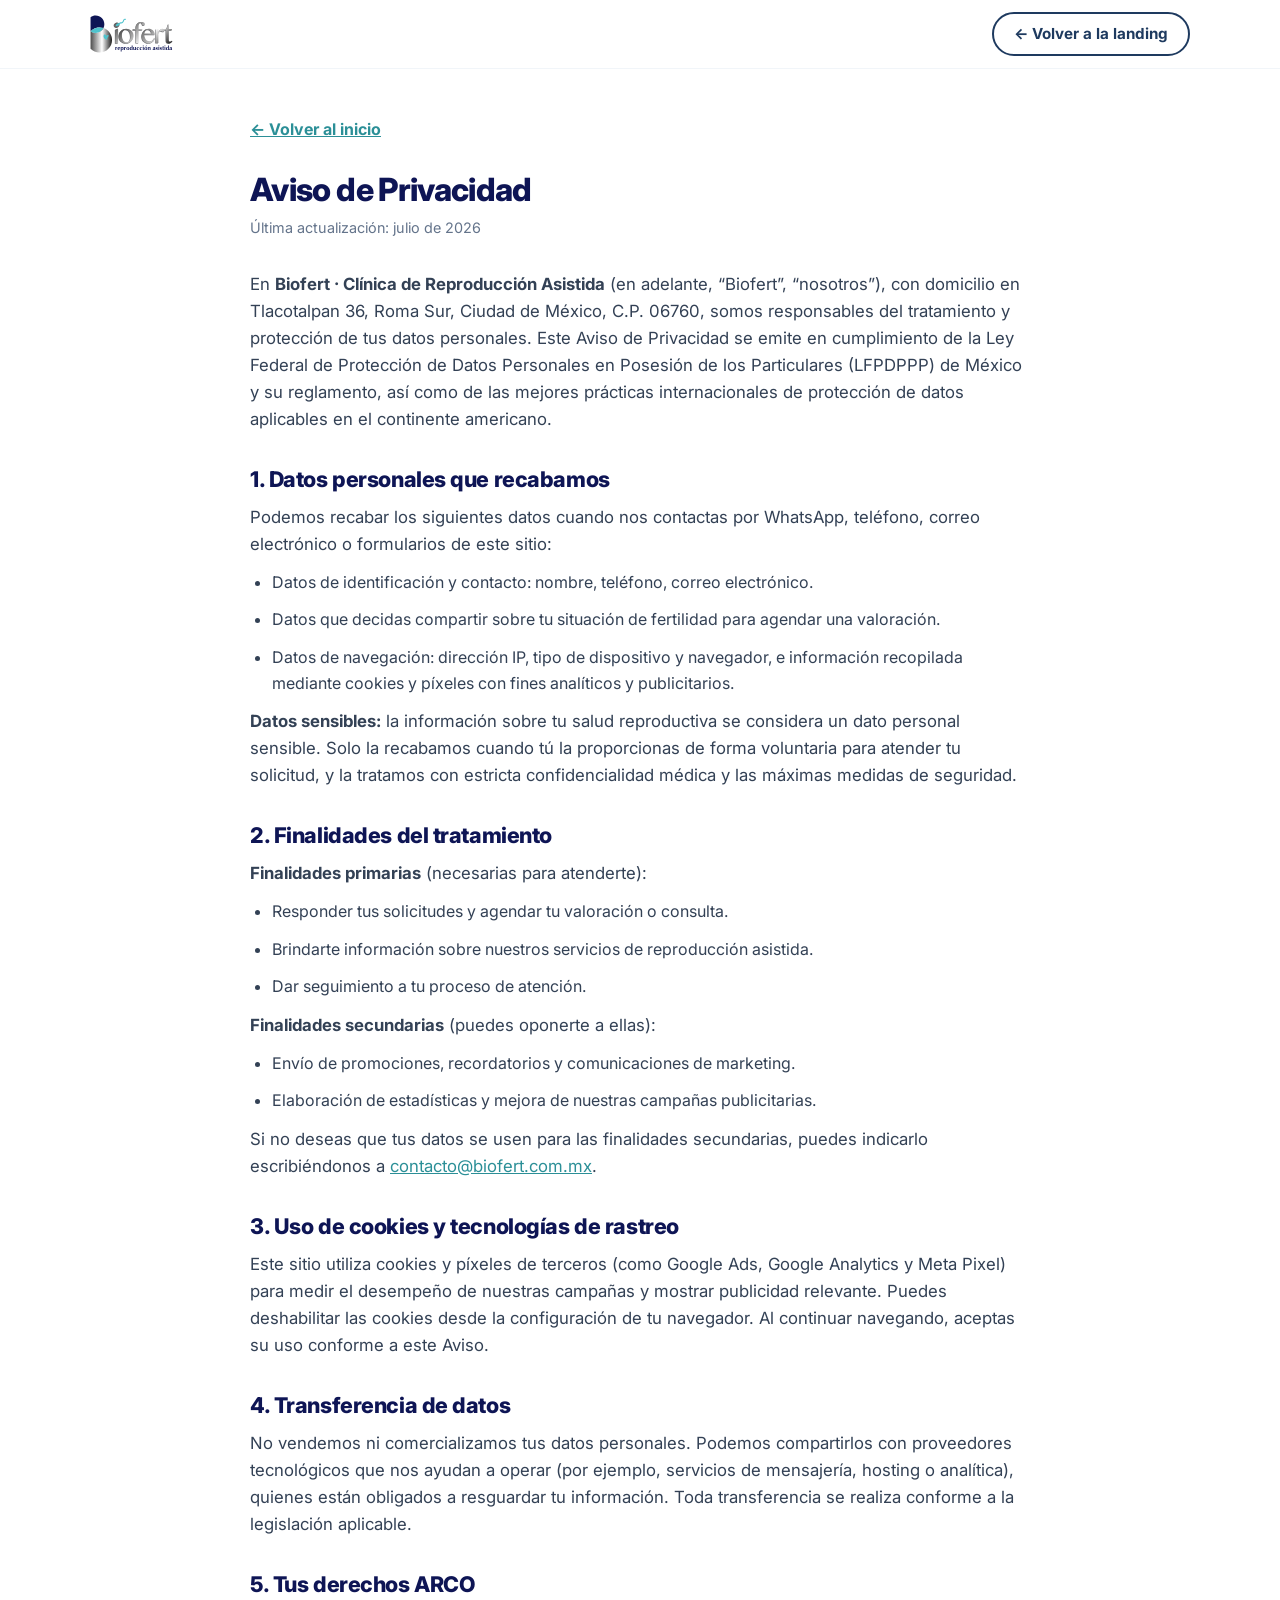
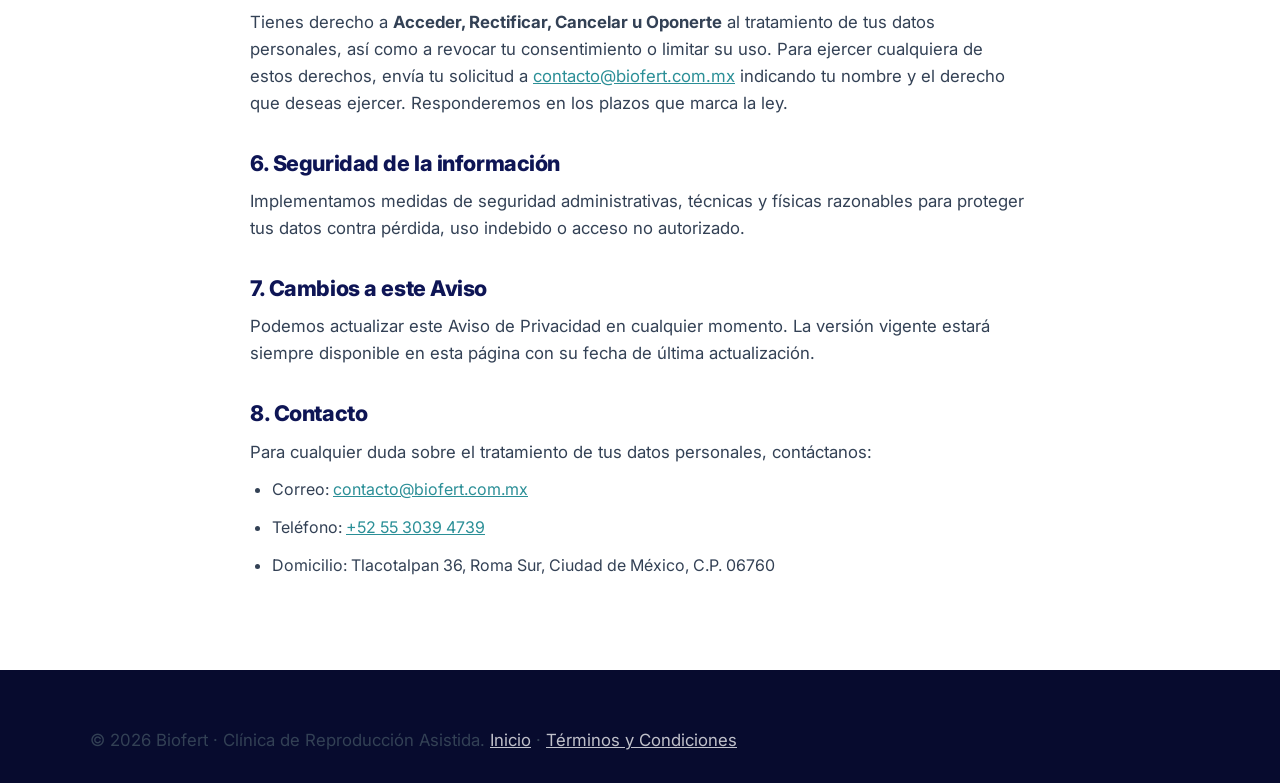
==== politica-privacidad.html @ fcf359ed "feat: landing Biofert 2026 (PASTOR) para campaña Google Ads - Landing HTML5/CSS3/JS con fórmula de c" ====
<!DOCTYPE html>
<html lang="es-MX">
<head>
<meta charset="UTF-8">
<meta name="viewport" content="width=device-width, initial-scale=1.0">
<title>Aviso de Privacidad | Biofert</title>
<meta name="description" content="Aviso de Privacidad de Biofert, clínica de reproducción asistida. Cómo recolectamos, usamos y protegemos tus datos personales.">
<meta name="robots" content="index, follow">
<meta name="theme-color" content="#1e3a5f">
<link rel="icon" href="images/favicon.svg" type="image/svg+xml">
<link rel="preconnect" href="https://fonts.googleapis.com">
<link href="https://fonts.googleapis.com/css2?family=Inter:wght@400;500;600;700;800&display=swap" rel="stylesheet">
<link rel="stylesheet" href="css/styles.css">
</head>
<body>
<header class="header">
  <div class="container">
    <a href="index.html" class="logo" aria-label="Biofert inicio"><img src="images/biofert.svg" alt="Biofert"></a>
    <a class="btn btn-outline" href="index.html">← Volver a la landing</a>
  </div>
</header>

<main class="legal-page">
  <a class="legal-back" href="index.html">← Volver al inicio</a>
  <h1>Aviso de Privacidad</h1>
  <p class="updated">Última actualización: julio de 2026</p>

  <p>En <strong>Biofert · Clínica de Reproducción Asistida</strong> (en adelante, “Biofert”, “nosotros”), con domicilio en Tlacotalpan 36, Roma Sur, Ciudad de México, C.P. 06760, somos responsables del tratamiento y protección de tus datos personales. Este Aviso de Privacidad se emite en cumplimiento de la Ley Federal de Protección de Datos Personales en Posesión de los Particulares (LFPDPPP) de México y su reglamento, así como de las mejores prácticas internacionales de protección de datos aplicables en el continente americano.</p>

  <h2>1. Datos personales que recabamos</h2>
  <p>Podemos recabar los siguientes datos cuando nos contactas por WhatsApp, teléfono, correo electrónico o formularios de este sitio:</p>
  <ul>
    <li>Datos de identificación y contacto: nombre, teléfono, correo electrónico.</li>
    <li>Datos que decidas compartir sobre tu situación de fertilidad para agendar una valoración.</li>
    <li>Datos de navegación: dirección IP, tipo de dispositivo y navegador, e información recopilada mediante cookies y píxeles con fines analíticos y publicitarios.</li>
  </ul>
  <p><strong>Datos sensibles:</strong> la información sobre tu salud reproductiva se considera un dato personal sensible. Solo la recabamos cuando tú la proporcionas de forma voluntaria para atender tu solicitud, y la tratamos con estricta confidencialidad médica y las máximas medidas de seguridad.</p>

  <h2>2. Finalidades del tratamiento</h2>
  <p><strong>Finalidades primarias</strong> (necesarias para atenderte):</p>
  <ul>
    <li>Responder tus solicitudes y agendar tu valoración o consulta.</li>
    <li>Brindarte información sobre nuestros servicios de reproducción asistida.</li>
    <li>Dar seguimiento a tu proceso de atención.</li>
  </ul>
  <p><strong>Finalidades secundarias</strong> (puedes oponerte a ellas):</p>
  <ul>
    <li>Envío de promociones, recordatorios y comunicaciones de marketing.</li>
    <li>Elaboración de estadísticas y mejora de nuestras campañas publicitarias.</li>
  </ul>
  <p>Si no deseas que tus datos se usen para las finalidades secundarias, puedes indicarlo escribiéndonos a <a href="mailto:contacto@biofert.com.mx">contacto@biofert.com.mx</a>.</p>

  <h2>3. Uso de cookies y tecnologías de rastreo</h2>
  <p>Este sitio utiliza cookies y píxeles de terceros (como Google Ads, Google Analytics y Meta Pixel) para medir el desempeño de nuestras campañas y mostrar publicidad relevante. Puedes deshabilitar las cookies desde la configuración de tu navegador. Al continuar navegando, aceptas su uso conforme a este Aviso.</p>

  <h2>4. Transferencia de datos</h2>
  <p>No vendemos ni comercializamos tus datos personales. Podemos compartirlos con proveedores tecnológicos que nos ayudan a operar (por ejemplo, servicios de mensajería, hosting o analítica), quienes están obligados a resguardar tu información. Toda transferencia se realiza conforme a la legislación aplicable.</p>

  <h2>5. Tus derechos ARCO</h2>
  <p>Tienes derecho a <strong>Acceder, Rectificar, Cancelar u Oponerte</strong> al tratamiento de tus datos personales, así como a revocar tu consentimiento o limitar su uso. Para ejercer cualquiera de estos derechos, envía tu solicitud a <a href="mailto:contacto@biofert.com.mx">contacto@biofert.com.mx</a> indicando tu nombre y el derecho que deseas ejercer. Responderemos en los plazos que marca la ley.</p>

  <h2>6. Seguridad de la información</h2>
  <p>Implementamos medidas de seguridad administrativas, técnicas y físicas razonables para proteger tus datos contra pérdida, uso indebido o acceso no autorizado.</p>

  <h2>7. Cambios a este Aviso</h2>
  <p>Podemos actualizar este Aviso de Privacidad en cualquier momento. La versión vigente estará siempre disponible en esta página con su fecha de última actualización.</p>

  <h2>8. Contacto</h2>
  <p>Para cualquier duda sobre el tratamiento de tus datos personales, contáctanos:</p>
  <ul>
    <li>Correo: <a href="mailto:contacto@biofert.com.mx">contacto@biofert.com.mx</a></li>
    <li>Teléfono: <a href="tel:+525530394739">+52 55 3039 4739</a></li>
    <li>Domicilio: Tlacotalpan 36, Roma Sur, Ciudad de México, C.P. 06760</li>
  </ul>
</main>

<footer class="footer">
  <div class="container">
    <div class="legal" style="border:none; padding-top:0">
      <p>© 2026 Biofert · Clínica de Reproducción Asistida. <a href="index.html">Inicio</a> · <a href="terminos-y-condiciones.html">Términos y Condiciones</a></p>
    </div>
  </div>
</footer>
</body>
</html>
---- css/styles.css ----
/* ==========================================================================
   Biofert · Landing 2026 — Sistema de estilos
   Paleta oficial de marca + tipografía Inter
   ========================================================================== */

:root {
  --navy-900: #070b2e;
  --navy-800: #0e1555;
  --navy-700: #1e3a5f;
  --navy-600: #24487a;
  --teal: #3aafb8;
  --teal-dark: #2b8f97;
  --green: #22c55e;
  --green-dark: #16a34a;
  --blue-50: #eff6ff;
  --blue-100: #dbeafe;
  --gray-50: #f8fafc;
  --gray-100: #f1f5f9;
  --gray-300: #cbd5e1;
  --gray-500: #64748b;
  --gray-700: #334155;
  --gray-900: #0f172a;
  --white: #ffffff;

  --wa: #25d366;
  --wa-dark: #1da851;

  --shadow-sm: 0 1px 3px rgba(7, 11, 46, .08);
  --shadow-md: 0 8px 24px rgba(7, 11, 46, .12);
  --shadow-lg: 0 20px 50px rgba(7, 11, 46, .18);
  --radius: 16px;
  --radius-sm: 10px;
  --max: 1140px;
  --font: 'Inter', -apple-system, BlinkMacSystemFont, 'Segoe UI', Roboto, sans-serif;
}

* { margin: 0; padding: 0; box-sizing: border-box; }

html { scroll-behavior: smooth; -webkit-text-size-adjust: 100%; }

body {
  font-family: var(--font);
  color: var(--gray-900);
  line-height: 1.6;
  background: var(--white);
  overflow-x: hidden;
}

img { max-width: 100%; display: block; }

a { color: inherit; text-decoration: none; }

.container { width: 100%; max-width: var(--max); margin: 0 auto; padding: 0 20px; }

.section { padding: 72px 0; }

h1, h2, h3 { line-height: 1.18; font-weight: 800; letter-spacing: -.02em; color: var(--navy-800); }
h2 { font-size: clamp(1.7rem, 4vw, 2.6rem); margin-bottom: 14px; }
h3 { font-size: 1.25rem; }
p  { font-size: 1.05rem; color: var(--gray-700); }

.eyebrow {
  display: inline-block; font-size: .82rem; font-weight: 700; letter-spacing: .12em;
  text-transform: uppercase; color: var(--teal-dark); margin-bottom: 12px;
}
.center { text-align: center; }
.center .eyebrow, .center h2, .center p { margin-left: auto; margin-right: auto; }
.section > .container > .center > p { max-width: 640px; }

.highlight { color: var(--teal); }

/* ---------- Botones ---------- */
.btn {
  display: inline-flex; align-items: center; justify-content: center; gap: 10px;
  font-family: var(--font); font-weight: 700; font-size: 1.05rem;
  padding: 16px 30px; border-radius: 50px; border: none; cursor: pointer;
  transition: transform .18s ease, box-shadow .18s ease, background .18s ease;
  text-align: center; line-height: 1.2;
}
.btn:active { transform: scale(.97); }
.btn-wa { background: var(--wa); color: #fff; box-shadow: 0 10px 26px rgba(37, 211, 102, .38); }
.btn-wa:hover { background: var(--wa-dark); transform: translateY(-2px); box-shadow: 0 14px 32px rgba(37, 211, 102, .48); }
.btn-outline { background: transparent; color: var(--navy-700); border: 2px solid var(--navy-700); }
.btn-outline:hover { background: var(--navy-700); color: #fff; }
.btn-lg { font-size: 1.15rem; padding: 18px 36px; }
.btn .ico { width: 22px; height: 22px; flex-shrink: 0; }

/* ---------- Header ---------- */
.header {
  position: sticky; top: 0; z-index: 50; background: rgba(255,255,255,.92);
  backdrop-filter: saturate(180%) blur(10px); border-bottom: 1px solid var(--gray-100);
}
.header .container { display: flex; align-items: center; justify-content: space-between; height: 68px; }
.logo { display: flex; align-items: center; gap: 10px; }
.logo img { height: 38px; }
.header .btn { padding: 11px 20px; font-size: .95rem; }
.header .phone { color: var(--navy-700); font-weight: 700; font-size: .95rem; display: none; }

/* ---------- Hero ---------- */
.hero {
  position: relative; color: #fff;
  background: linear-gradient(150deg, rgba(7,11,46,.92) 0%, rgba(30,58,95,.86) 55%, rgba(58,175,184,.72) 100%),
              url('../images/bg-1.png') center/cover no-repeat;
  padding: 80px 0 70px;
}
.hero .container { display: grid; grid-template-columns: 1.1fr .9fr; gap: 48px; align-items: center; }
.hero .badge {
  display: inline-flex; align-items: center; gap: 8px; background: rgba(255,255,255,.14);
  border: 1px solid rgba(255,255,255,.25); padding: 8px 16px; border-radius: 50px;
  font-size: .85rem; font-weight: 600; margin-bottom: 22px;
}
.hero h1 { color: #fff; font-size: clamp(2rem, 5.2vw, 3.4rem); margin-bottom: 20px; }
.hero h1 em { font-style: normal; color: #7fe3ea; }
.hero p.lead { color: rgba(255,255,255,.92); font-size: 1.2rem; margin-bottom: 28px; max-width: 540px; }
.hero .cta-row { display: flex; flex-wrap: wrap; gap: 14px; align-items: center; }
.hero .btn-outline { color: #fff; border-color: rgba(255,255,255,.6); }
.hero .btn-outline:hover { background: #fff; color: var(--navy-800); }
.hero .trust { display: flex; gap: 26px; margin-top: 32px; flex-wrap: wrap; }
.hero .trust b { display: block; font-size: 1.7rem; color: #fff; line-height: 1; }
.hero .trust span { font-size: .82rem; color: rgba(255,255,255,.8); }
.hero-card {
  background: #fff; border-radius: var(--radius); box-shadow: var(--shadow-lg);
  overflow: hidden;
}
.hero-card img { width: 100%; height: 340px; object-fit: cover; }
.hero-card .caption { padding: 16px 18px; }
.hero-card .caption strong { color: var(--navy-800); font-size: 1.05rem; }
.hero-card .caption span { font-size: .88rem; color: var(--gray-500); }

/* ---------- Barra de confianza ---------- */
.trustbar { background: var(--navy-800); color: #fff; padding: 18px 0; }
.trustbar .container { display: flex; flex-wrap: wrap; justify-content: center; gap: 14px 40px; text-align: center; }
.trustbar .item { display: flex; align-items: center; gap: 10px; font-size: .95rem; font-weight: 600; }
.trustbar .item svg { width: 22px; height: 22px; color: var(--teal); flex-shrink: 0; }

/* ---------- Problema (P) ---------- */
.problem { background: var(--gray-50); }
.pain-grid { display: grid; grid-template-columns: repeat(3, 1fr); gap: 22px; margin-top: 42px; }
.pain-card {
  background: #fff; padding: 30px 26px; border-radius: var(--radius); box-shadow: var(--shadow-sm);
  border: 1px solid var(--gray-100); border-top: 4px solid var(--teal);
}
.pain-card .emoji { font-size: 2rem; margin-bottom: 12px; display: block; }
.pain-card h3 { color: var(--navy-700); margin-bottom: 8px; }
.pain-card p { font-size: .98rem; }

/* ---------- Amplificar (A) ---------- */
.amplify { background: linear-gradient(135deg, var(--navy-800), var(--navy-700)); color: #fff; }
.amplify h2 { color: #fff; }
.amplify .lead { color: rgba(255,255,255,.9); max-width: 720px; font-size: 1.15rem; margin: 0 auto 20px; }
.clock {
  max-width: 760px; margin: 32px auto 0; background: rgba(255,255,255,.08);
  border: 1px solid rgba(255,255,255,.16); border-radius: var(--radius); padding: 28px 30px;
  display: flex; gap: 20px; align-items: flex-start;
}
.clock .icon { font-size: 2.2rem; line-height: 1; }
.clock p { color: rgba(255,255,255,.92); font-size: 1.05rem; margin: 0; }
.clock strong { color: #7fe3ea; }

/* ---------- Solución (S) ---------- */
.solution .split { display: grid; grid-template-columns: 1fr 1fr; gap: 48px; align-items: center; margin-top: 20px; }
.solution img { border-radius: var(--radius); box-shadow: var(--shadow-md); width: 100%; height: 100%; max-height: 460px; object-fit: cover; }
.steps { list-style: none; margin-top: 8px; }
.steps li { display: flex; gap: 16px; margin-bottom: 22px; }
.steps .n {
  flex-shrink: 0; width: 40px; height: 40px; border-radius: 50%;
  background: var(--blue-100); color: var(--navy-700); font-weight: 800;
  display: flex; align-items: center; justify-content: center; font-size: 1.05rem;
}
.steps h3 { color: var(--navy-800); margin-bottom: 3px; font-size: 1.1rem; }
.steps p { font-size: .98rem; margin: 0; }

/* ---------- Transformación / Testimonios (T) ---------- */
.transform { background: var(--gray-50); }
.gallery { display: grid; grid-template-columns: repeat(3, 1fr); gap: 18px; margin-top: 40px; }
.gallery figure { border-radius: var(--radius); overflow: hidden; box-shadow: var(--shadow-sm); background: #fff; }
.gallery img { width: 100%; height: 260px; object-fit: cover; transition: transform .4s ease; }
.gallery figure:hover img { transform: scale(1.05); }
.testimonials { display: grid; grid-template-columns: repeat(3, 1fr); gap: 22px; margin-top: 40px; }
.tcard { background: #fff; border-radius: var(--radius); padding: 28px 26px; box-shadow: var(--shadow-sm); border: 1px solid var(--gray-100); }
.tcard .stars { color: #f5b301; font-size: 1.05rem; margin-bottom: 12px; letter-spacing: 2px; }
.tcard p { font-size: 1rem; font-style: italic; color: var(--gray-700); }
.tcard .who { margin-top: 16px; font-weight: 700; color: var(--navy-700); font-style: normal; font-size: .95rem; }
.disclaimer-note { text-align: center; font-size: .82rem; color: var(--gray-500); margin-top: 24px; }

/* ---------- Oferta (O) ---------- */
.offer { background: linear-gradient(135deg, var(--navy-900), var(--navy-700)); color: #fff; }
.offer-box {
  max-width: 780px; margin: 0 auto; background: #fff; color: var(--gray-900);
  border-radius: 22px; box-shadow: var(--shadow-lg); overflow: hidden;
}
.offer-box .ribbon { background: var(--teal); color: #fff; text-align: center; padding: 12px; font-weight: 700; letter-spacing: .04em; font-size: .95rem; }
.offer-box .body { padding: 40px 40px 44px; text-align: center; }
.offer-box h2 { color: var(--navy-800); }
.price { display: flex; align-items: baseline; justify-content: center; gap: 10px; margin: 18px 0 6px; }
.price .now { font-size: 3.4rem; font-weight: 800; color: var(--navy-800); letter-spacing: -.03em; }
.price .cur { font-size: 1.3rem; font-weight: 700; color: var(--navy-700); }
.price .old { font-size: 1.3rem; color: var(--gray-500); text-decoration: line-through; }
.offer-box .sub { color: var(--gray-500); font-size: .95rem; margin-bottom: 24px; }
.includes { text-align: left; max-width: 460px; margin: 0 auto 28px; }
.includes li { list-style: none; display: flex; gap: 12px; margin-bottom: 13px; align-items: flex-start; font-size: 1.02rem; color: var(--gray-700); }
.includes li svg { width: 22px; height: 22px; color: var(--green); flex-shrink: 0; margin-top: 2px; }
.scarcity {
  display: inline-flex; align-items: center; gap: 8px; background: #fff4f2; color: #d63d21;
  border: 1px solid #ffd9d0; padding: 9px 18px; border-radius: 50px; font-size: .9rem; font-weight: 700;
  margin-bottom: 22px;
}
.scarcity .dot { width: 9px; height: 9px; border-radius: 50%; background: #ff4d2e; animation: pulse 1.4s infinite; }
@keyframes pulse { 0%,100%{opacity:1} 50%{opacity:.35} }

/* ---------- FAQ ---------- */
.faq-list { max-width: 760px; margin: 36px auto 0; }
.faq-item { border-bottom: 1px solid var(--gray-100); }
.faq-q {
  width: 100%; text-align: left; background: none; border: none; cursor: pointer;
  padding: 20px 0; font-size: 1.08rem; font-weight: 700; color: var(--navy-800);
  display: flex; justify-content: space-between; align-items: center; gap: 16px; font-family: var(--font);
}
.faq-q .plus { font-size: 1.5rem; color: var(--teal); transition: transform .25s ease; flex-shrink: 0; }
.faq-item.open .plus { transform: rotate(45deg); }
.faq-a { max-height: 0; overflow: hidden; transition: max-height .3s ease; }
.faq-a p { padding: 0 0 20px; font-size: 1rem; }

/* ---------- CTA final (R) ---------- */
.final-cta { background: var(--teal); color: #fff; text-align: center; }
.final-cta h2 { color: #fff; }
.final-cta p { color: rgba(255,255,255,.95); font-size: 1.15rem; max-width: 620px; margin: 0 auto 28px; }
.final-cta .btn-wa { box-shadow: 0 12px 30px rgba(0,0,0,.2); }

/* ---------- Footer ---------- */
.footer { background: var(--navy-900); color: rgba(255,255,255,.7); padding: 56px 0 28px; font-size: .92rem; }
.footer .cols { display: grid; grid-template-columns: 1.4fr 1fr 1fr; gap: 40px; margin-bottom: 40px; }
.footer img.flogo { height: 40px; margin-bottom: 16px; }
.footer h4 { color: #fff; font-size: 1rem; margin-bottom: 14px; }
.footer a { display: block; margin-bottom: 9px; color: rgba(255,255,255,.7); transition: color .2s; }
.footer a:hover { color: var(--teal); }
.footer .social { display: flex; gap: 14px; margin-top: 8px; }
.footer .social a { display: inline-flex; }
.footer .social svg { width: 22px; height: 22px; }
.footer .legal { border-top: 1px solid rgba(255,255,255,.12); padding-top: 22px; font-size: .82rem; line-height: 1.7; color: rgba(255,255,255,.55); }
.footer .legal a { display: inline; color: rgba(255,255,255,.75); text-decoration: underline; }

/* ---------- WhatsApp flotante ---------- */
.wa-float {
  position: fixed; right: 20px; bottom: 20px; z-index: 60;
  display: flex; align-items: center; gap: 0; background: var(--wa); color: #fff;
  border-radius: 50px; box-shadow: 0 8px 24px rgba(37,211,102,.5); overflow: hidden;
  transition: transform .2s ease;
}
.wa-float:hover { transform: scale(1.04); }
.wa-float .icon { width: 58px; height: 58px; display: flex; align-items: center; justify-content: center; }
.wa-float .icon svg { width: 30px; height: 30px; }
.wa-float .label { padding-right: 22px; font-weight: 700; font-size: .95rem; white-space: nowrap; max-width: 0; overflow: hidden; transition: max-width .3s ease, padding .3s ease; }
.wa-float:hover .label { max-width: 220px; }

/* ---------- Barra CTA móvil fija ---------- */
.mobile-bar { display: none; }

/* ---------- Documentos legales ---------- */
.legal-page { max-width: 820px; margin: 0 auto; padding: 48px 20px 80px; }
.legal-page h1 { font-size: 2rem; margin-bottom: 8px; }
.legal-page .updated { color: var(--gray-500); font-size: .9rem; margin-bottom: 32px; }
.legal-page h2 { font-size: 1.35rem; margin: 34px 0 12px; }
.legal-page p, .legal-page li { color: var(--gray-700); margin-bottom: 12px; }
.legal-page ul { padding-left: 22px; margin-bottom: 12px; }
.legal-page a { color: var(--teal-dark); text-decoration: underline; }
.legal-back { display: inline-flex; align-items: center; gap: 8px; color: var(--navy-700); font-weight: 700; margin-bottom: 28px; }

/* ==========================================================================
   Responsive
   ========================================================================== */
@media (max-width: 900px) {
  .hero .container { grid-template-columns: 1fr; gap: 32px; }
  .hero-card { max-width: 460px; }
  .solution .split { grid-template-columns: 1fr; gap: 28px; }
  .pain-grid, .gallery, .testimonials { grid-template-columns: 1fr 1fr; }
  .footer .cols { grid-template-columns: 1fr 1fr; }
}
@media (min-width: 720px) { .header .phone { display: inline; } }

@media (max-width: 620px) {
  .section { padding: 52px 0; }
  .pain-grid, .gallery, .testimonials, .footer .cols { grid-template-columns: 1fr; }
  .header .btn { display: none; }
  .clock { flex-direction: column; gap: 12px; }
  .offer-box .body { padding: 32px 22px 36px; }
  .price .now { font-size: 2.8rem; }
  .wa-float { display: none; }
  .mobile-bar {
    display: flex; position: fixed; bottom: 0; left: 0; right: 0; z-index: 60;
    background: #fff; box-shadow: 0 -4px 20px rgba(7,11,46,.14); padding: 10px 14px;
    gap: 10px; align-items: center;
  }
  .mobile-bar .btn { flex: 1; padding: 14px; font-size: 1rem; }
  body { padding-bottom: 74px; }
  .hero .trust { gap: 18px; }
  .hero .trust b { font-size: 1.4rem; }
}
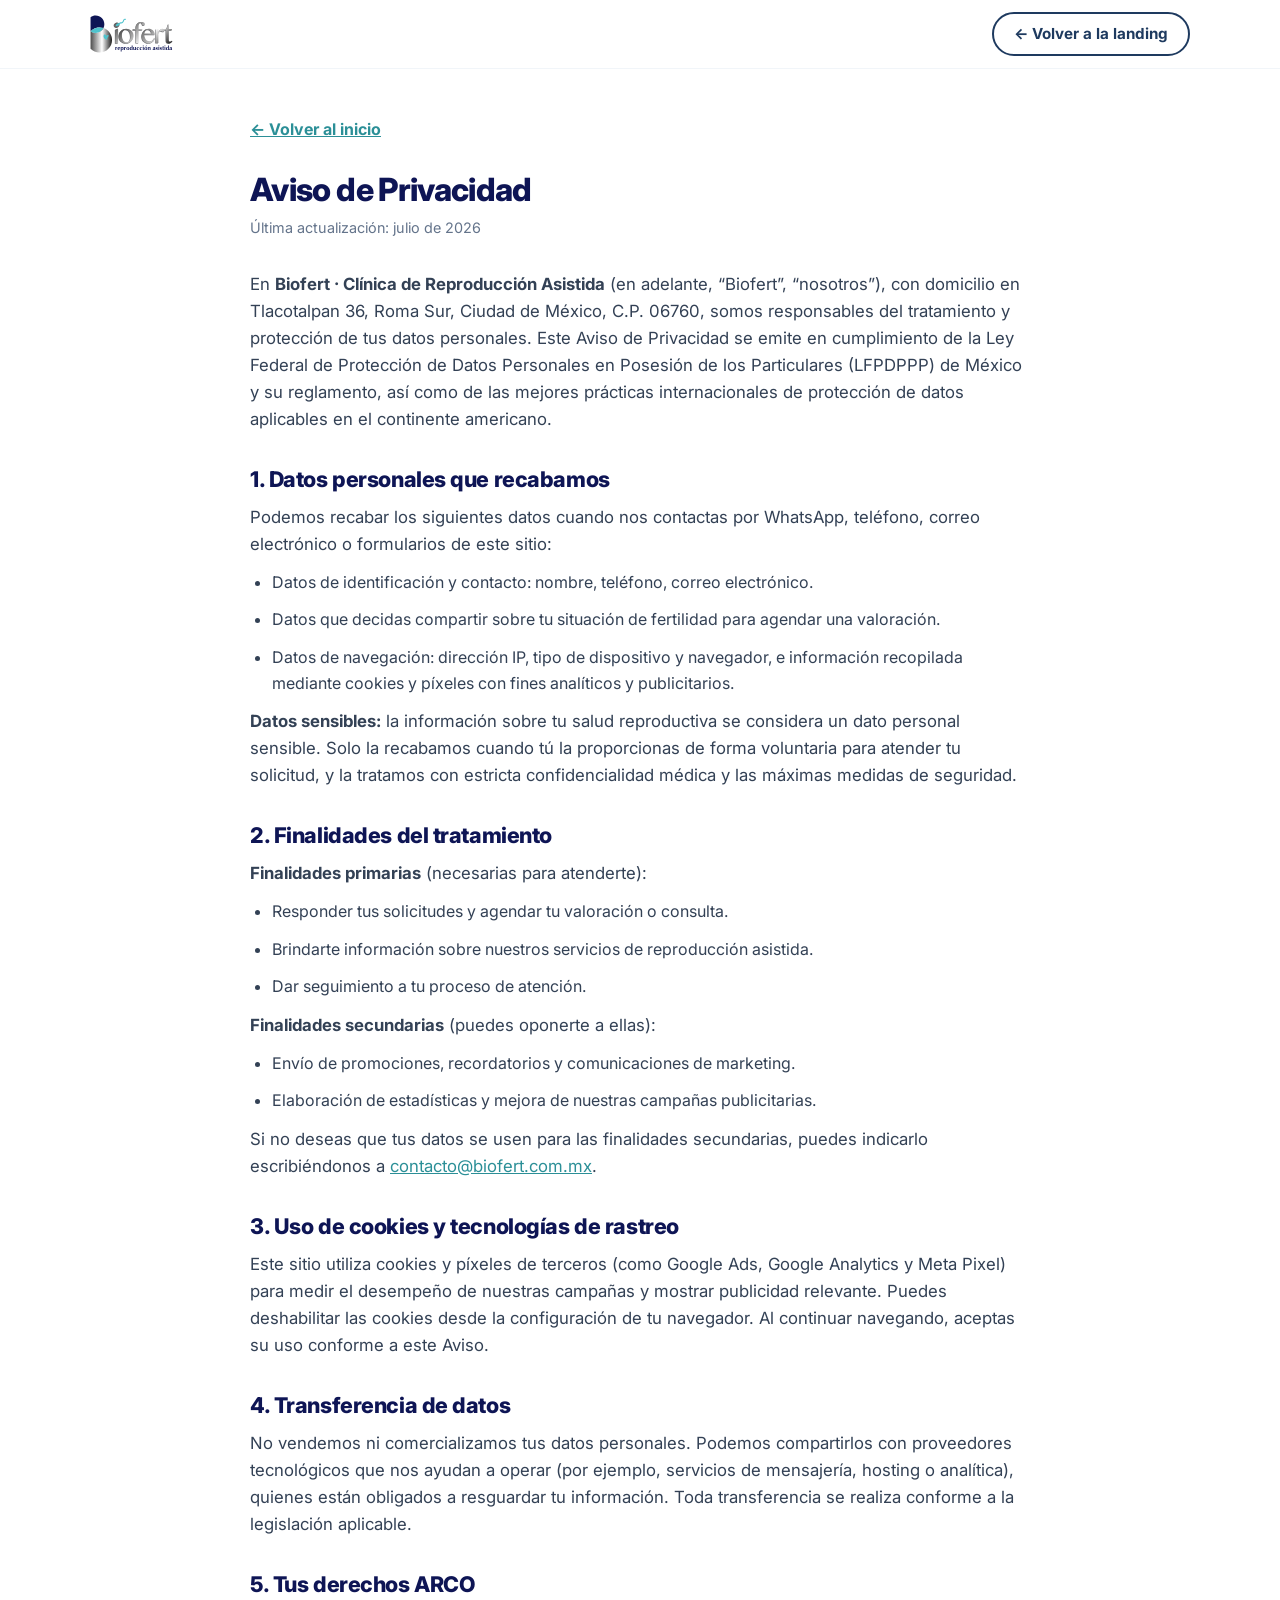
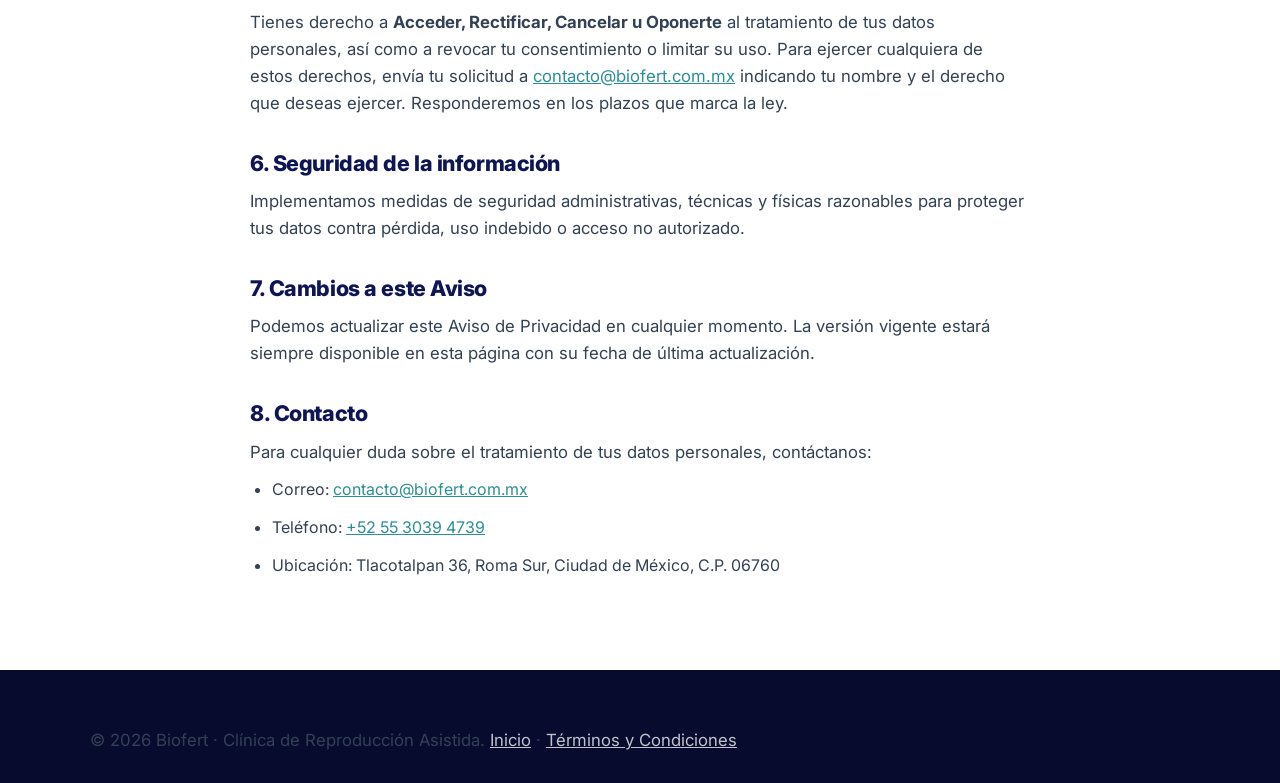
==== commit 017945b9: "refactor: reemplaza emojis por iconos SVG en header y footer - Header: teléfono con icono de llamada" ====
--- a/politica-privacidad.html
+++ b/politica-privacidad.html
@@ -70,7 +70,7 @@
   <ul>
     <li>Correo: <a href="mailto:contacto@biofert.com.mx">contacto@biofert.com.mx</a></li>
     <li>Teléfono: <a href="tel:+525530394739">+52 55 3039 4739</a></li>
-    <li>Domicilio: Tlacotalpan 36, Roma Sur, Ciudad de México, C.P. 06760</li>
+    <li>Ubicación: Tlacotalpan 36, Roma Sur, Ciudad de México, C.P. 06760</li>
   </ul>
 </main>
 
